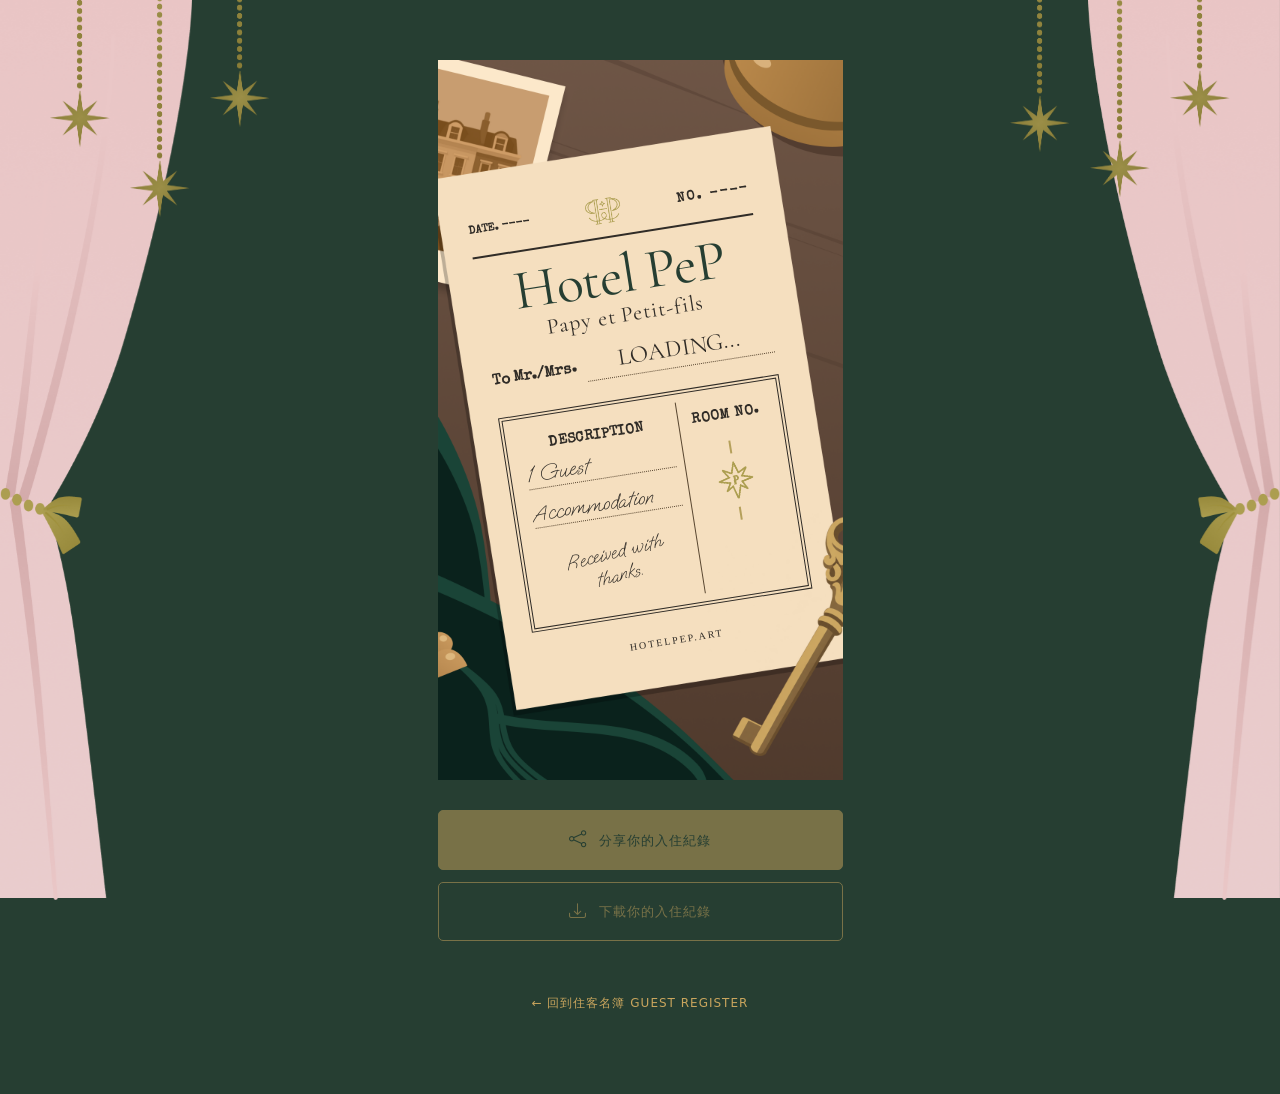
==== guest/index.html @ ed783f52 "修正分享圖片bug" ====
<!doctype html>
<html lang="zh-Hant">
<head>
  <meta http-equiv="Cache-Control" content="no-cache, no-store, must-revalidate" />
  <meta http-equiv="Pragma" content="no-cache" />
  <meta http-equiv="Expires" content="0" />
  <meta charset="utf-8">
  <meta name="viewport" content="width=device-width, initial-scale=1">
  <title>Hotel PeP | 入住房客 | Papy et Petit-fils 架空飯店企劃特設網頁</title>
  <meta name="description" vmid="description" content="一本來自老旅館的住客登記簿。這裡收藏著每位旅人的名字與入住房號，無論是剛辦理入住的新房客，或是早已留下紀錄的老朋友，每一個名字，都是 HOTEL PEP 裡值得珍藏的小小回憶。" data-vue-meta="1">
  <meta property="og:type" content="website">
  <meta property="og:description" vmid="og:description" content="一本來自老旅館的住客登記簿。這裡收藏著每位旅人的名字與入住房號，無論是剛辦理入住的新房客，或是早已留下紀錄的老朋友，每一個名字，都是 HOTEL PEP 裡值得珍藏的小小回憶。" data-vue-meta="1">
  <meta property="og:url" content="https://hotelpep.art/">
  <meta property="og:image" content="../assets/img/og-image.png">

  <link rel="icon" type="image/x-icon" href="../assets/img/favicon.ico" />
  <meta property="og:site_name" content="Hotel PeP">
  <link rel="preconnect" href="https://fonts.googleapis.com">
  <link rel="preconnect" href="https://fonts.gstatic.com" crossorigin>
  <link href="https://fonts.googleapis.com/css2?family=Cormorant+Garamond:ital,wght@0,300..700;1,300..700&display=swap" rel="stylesheet">
  <link href="https://fonts.googleapis.com/css2?family=Oooh+Baby&family=LXGW+WenKai+Mono+TC&display=swap" rel="stylesheet">
  <link href="https://fonts.googleapis.com/css2?family=Playwrite+MX+Guides&family=LXGW+WenKai+Mono+TC&display=swap" rel="stylesheet">
  <link href="https://fonts.googleapis.com/css2?family=Special+Elite&display=swap" rel="stylesheet">
  <!-- Bootstrap 5 CSS (CDN) -->
  <link href="https://cdn.jsdelivr.net/npm/bootstrap@5.3.3/dist/css/bootstrap.min.css" rel="stylesheet">
  <link rel="stylesheet" href="https://cdn.jsdelivr.net/npm/bootstrap-icons@1.11.3/font/bootstrap-icons.css">
  <link href="../css/styles.css?v=20251018" rel="stylesheet" />
  <link href="../css/guest-card.css?v=20261023-06" rel="stylesheet">
</head>

<body id="guest-page">

<!-- 吊鍊裝飾區 -->
<div class="star-decor star-decor-left">
  <img src="../assets/img/star.png" class="chain chain-1">
  <img src="../assets/img/star.png" class="chain chain-2">
  <img src="../assets/img/star.png" class="chain chain-3">
</div>

<div class="star-decor star-decor-right">
  <img src="../assets/img/star.png" class="chain chain-4">
  <img src="../assets/img/star.png" class="chain chain-5">
  <img src="../assets/img/star.png" class="chain chain-6">
</div>

  <div class="page-decor-left">
    <img src="../assets/img/curtain-left.png" alt="左側裝飾圖">
  </div>
  <div class="page-decor-right">
    <img src="../assets/img/curtain-right.png" alt="右側裝飾圖">
  </div>

  
<main class="guest-main">

  <!-- 這個區塊會輸出成 IG 限時動態圖片 -->
  
    <div id="guest-story" class="guest-story">

        <!-- 放在桌面上的收據 -->
        <div class="receipt-paper">

          <div class="receipt-inner">

            <!-- 收據上方資訊 -->
            <div class="receipt-meta">
              <span>DATE. <span id="guest-date">----</span></span>

              <span class="receipt-monogram">
                  <img src="../assets/img/pep-logo-notext.png" alt="Hotel PeP Logo">
              </span>

              <span id="guest-number">NO. ----</span>
            </div>

            <div class="receipt-rule"></div>

            <!-- 飯店名稱 -->
            <div class="receipt-brand">
              <h1>Hotel PeP</h1>
              <p>Papy et Petit-fils</p>
            </div>

            <!-- 住客姓名 -->
            <div class="receipt-recipient">
              <span>To Mr./Mrs.</span>
              <span id="guest-nickname">LOADING...</span>
            </div>

            <!-- 收據明細 -->
            <div id="guest-card" class="receipt-details">

              <div class="receipt-columns">

                <div class="receipt-description">
                  <p class="receipt-column-heading">DESCRIPTION</p>

                  <p class="receipt-item">1 Guest</p>
                  <p class="receipt-item">Accommodation</p>

                  <div class="receipt-thanks">
                    <p>Received with</p>
                    <p>thanks.</p>
                  </div>
                </div>

                <div class="receipt-room">
                  <p class="receipt-column-heading">ROOM NO.</p>

                  <div class="guest-divider"><img class="guest-divider-star" src="../assets/img/star-p.png" alt=""></div>

                  <img
                    id="guest-room-image"
                    src=""
                    alt=""
                  >
                </div>

              </div>

            </div>

            <div class="receipt-footer">
              <span>HOTELPEP.ART</span>
            </div>

          </div>
        </div>

    </div>


  <!-- 以下不會出現在下載圖片裡 -->
  <div class="guest-actions">

    <button
      type="button"
      id="share-guest-card"
      disabled
    >
      <i class="bi bi-share" aria-hidden="true"></i>
      分享你的入住紀錄
    </button>

    <button
      type="button"
      id="download-guest-card"
      disabled
    >
      <i class="bi bi-download" aria-hidden="true"></i> 下載你的入住紀錄
    </button>

    <p id="download-message" role="status"></p>

    <a href="../guests.html" class="back-to-register">
      ← 回到住客名簿 GUEST REGISTER
    </a>

  </div>

</main>


  <!-- Supabase -->
  <script src="https://cdn.jsdelivr.net/npm/@supabase/supabase-js@2"></script>

  <script src="https://cdn.jsdelivr.net/npm/html-to-image@1.11.11/dist/html-to-image.js"></script>
  <script src="../js/guest.js?v=20261023-09"></script>

</body>

</html>
---- css/styles.css ----
@charset "UTF-8";
    body {
      color: #AC9E50;
    }
    .modal {
        color: #666;
    }
    .cursor-pointer {
        cursor: pointer;
    }

    .btn-outline-primary {
      border: 1px solid #AC9E50 !important;
      color: #AC9E50 !important;
    }
    .btn-outline-primary:hover {
      background-color: #AC9E50 !important;
      color: #71644E !important;
    }

    #loading-overlay {
      position: fixed;
      inset: 0;
      display: flex;
      align-items: center;
      justify-content: center;
      background: #374039;
      background: linear-gradient(180deg,rgba(55, 64, 57, 1) 0%, rgba(56, 94, 61, 1) 100%);
      z-index: 1050;
      transition: opacity 300ms ease, visibility 300ms ease;
      opacity: 1;
      visibility: visible;
      overflow: hidden;
    }

    .loading-overlay {
      position: fixed;
      top: 0;
      left: 0;
      width: 100%;
      height: 100%;
      background-color: #fff;
      display: flex;
      align-items: center;
      justify-content: center;
      z-index: 9999;
      overflow: hidden;
    }

    #loading-overlay.loaded {
      opacity: 0;
      visibility: hidden;
      pointer-events: none;
    }

    .loading-inner {
      text-align: center;
      position: relative;
      z-index: 2;
    }

    .loading-text {
      margin-top: 0.75rem;
      font-size: 1rem;
      font-family: "Cormorant Garamond", serif;
      font-optical-sizing: auto;
      font-weight: 700;
      font-style: italic;
    }

    .text-cormorant {
        font-family: "Cormorant Garamond", serif;
    }

    body.loading-locked {
      overflow: hidden;
    }

    .loading-decor-left,
    .loading-decor-right {
      position: absolute;
      top: 0;
      bottom: 0;
      width: auto;
      height: 100%;
      z-index: 1;
    }

    .loading-decor-left { left: -30px; }
    .loading-decor-right { right: -30px; }

    .loading-decor-left img,
    .loading-decor-right img {
      height: 100%;
      width: auto;
      object-fit: contain;
      display: block;
    }

    .loading-logo {
      width: 200px;
      height: auto;
      z-index: 10000;
    }

    .page-decor-left,
    .page-decor-right {
      position: fixed;
      top: 0;
      bottom: 0;
      width: auto;
      height: 100%;
      z-index: 100;
    }

    .page-decor-left { left: 0; }
    .page-decor-right { right: 0; }

    .page-decor-left img,
    .page-decor-right img {
      height: 100%;
      width: auto;
      object-fit: contain;
      display: block;
    }

    .container-fluid {
      background: #374039;
      background: linear-gradient(180deg,rgba(55, 64, 57, 1) 0%, rgba(56, 94, 61, 1) 100%);

    }

    .chest {
        max-width: 850px;
        margin: 0px auto;
        position: relative;
    }

    .chest-top {
        background-image: url("../assets/img/chest-back.png");
        background-repeat: no-repeat;
        background-position: center 20px;
        background-size: 100%;
        padding-top: 36%;
    }

    .chest-mid {
        background-image: url("../assets/img/chest-mid.png");
        background-repeat: repeat-y;
        background-position: center 20px;
        background-size: 100%;
    }

    .chest-bottom {
        background-image: url("../assets/img/chest-footer.png");
        background-repeat: no-repeat;
        background-position: center bottom;
        background-size: 100%;
        padding-bottom: 10%;
    }

    .number {
        font-family: "Cormorant Garamond", serif;
        font-optical-sizing: auto;
        font-weight: bolder;
        font-style: italic;
        font-size: 3.5rem;
        line-height: 3.2rem;
    }

    .product-name {
        font-weight: bolder;
        font-size: 1.1rem;
    }

    .price {
        font-weight: bolder;
        font-style: italic;
        font-size: 1rem;
        margin-top: 0.5rem;
        margin-bottom: 0.5rem;
        line-height: 1rem;
    }

    .modal .price {
        color: #AC9E50;
        font-size: 1.2rem;
        line-height: 1.5rem;

    }

    /* =======================
       🔹 翻轉卡片效果
       ======================= */
    .key-back {
      perspective: 1000px; /* 建立3D空間 */
    }


    .key-back-img {
        background-image: url("../assets/img/key-back.png");
        background-repeat: no-repeat;
        background-position: center top;
        background-size: 79%;
    }

    .key-wrap {
      position: relative;
      width: 100%;
      transform-style: preserve-3d;
      transition: transform 0.8s ease;
      height: 200px;
    }

    /*.product-card:hover .key-wrap {
      transform: rotateY(180deg);
    }*/
    .product-card.flipped .key-wrap {
      transform: rotateY(180deg);
    }

    .key-front, .key-backside {
      position: absolute;
      width: 100%;
      backface-visibility: hidden; /* 隱藏背面 */
    }

    .key-front {
      z-index: 2;
      transform: rotateY(0deg);
    }

    .key-backside {
      transform: rotateY(180deg);
    }

    /* 🔸 背面商品圖樣式 */
    .diamond-wrapper {
      width: 100px;
      height: 100px;
      overflow: hidden;
      transform: rotate(45deg); /* 外層旋轉 45 度 */
      border: 3px solid #AC9E50;
      margin: 50px auto 50px auto;
    }

    .product-img {
      width: 150%;
      height: 150%;
      object-fit: cover;
      transform: rotate(-45deg); /* 內層反向旋轉讓圖片保持直立 */
      margin-top: -22%;
      margin-left: -22%;
    }

    .product-thumb {
      cursor: pointer;
      opacity: 0.7;
      transition: all 0.2s ease;
    }

    .product-thumb:hover {
      opacity: 1;
      transform: scale(1.05);
    }

    .product-thumb.active {
      border: 2px solid #AC9E50;
      opacity: 1;
    }

    /* 裝飾區塊基礎設定 */
    .star-decor {
      position: fixed;
      top: 0;
      z-index: 200;
      display: flex;
      flex-direction: row;
      gap: 20px;
      pointer-events: none;
    }

    /* 左右位置 */
    .star-decor-left {
      left: 50px;
    }

    .star-decor-right {
      right: 50px;
      flex-direction: row-reverse;
    }

    /* 每條鍊條 */
    .chain {
      width: 60px;
      height: auto;
      transform-origin: top center; /* 以鍊條上端為旋轉軸 */
      animation-timing-function: ease-in-out;
      animation-iteration-count: infinite;
      animation: swingRotate 4s ease-in-out infinite;
      backface-visibility: visible;
  transform-style: preserve-3d;
  filter: brightness(0.9);
    }

    /* 每條不同的動畫與速度 */
    .chain-1 {
      animation: sway-left 4s infinite alternate, spin-left 8s ease-in-out infinite;
      position: relative;
      top: -80px;
    }
    .chain-2 {
      animation: sway-right 5.5s infinite alternate, spin-right 10s ease-in-out infinite;
      position: relative;
      top: -10px;
    }
    .chain-3 {
      animation: sway-left 6.5s infinite alternate, spin-left 9s ease-in-out infinite;
      position: relative;
      top: -100px;
    }
    .chain-4 {
      animation: sway-right 5s infinite alternate, spin-left 7s ease-in-out infinite;
      position: relative;
      top: -100px;
    }
    .chain-5 {
      animation: sway-left 7s infinite alternate, spin-right 11s ease-in-out infinite;
      position: relative;
      top: -30px;
    }
    .chain-6 {
      animation: sway-right 4.5s infinite alternate, spin-left 12s ease-in-out infinite;
      position: relative;
      top: -75px;
    }

    .mainProductImage {
        cursor: pointer;
    }

    @keyframes spin-left {
      0%   { transform: rotateY(1deg); }
      100% { transform: rotateY(359deg); }
    }

    @keyframes spin-right {
      0%   { transform: rotateY(1deg); }
      100% { transform: rotateY(-359deg); }
    }

    /* 定義左右擺動動畫 */
    @keyframes sway-left {
      0% { transform: rotate(2deg); }
      100% { transform: rotate(-4deg); }
    }

    @keyframes sway-right {
      0% { transform: rotate(-3deg); }
      100% { transform: rotate(3deg); }
    }

    @keyframes swingRotate {
      0% {
        transform: rotate(5deg) rotateY(0deg);
      }
      25% {
        transform: rotate(0deg) rotateY(5deg);
      }
      50% {
        transform: rotate(-5deg) rotateY(0deg);
      }
      75% {
        transform: rotate(0deg) rotateY(-5deg);
      }
      100% {
        transform: rotate(5deg) rotateY(0deg);
      }
    }

    /* RWD：小螢幕時隱藏 */
    @media (max-width: 768px) {
      .star-decor {
        display: none;
      }
    }

    @media (max-width: 768px) {
        .key-front img {
            max-width: 200px !important;
        }
        .key-back-img {
            padding-bottom: 30px;
        }
        .page-decor-left {
            left: -60px;
        }
        .page-decor-right {
            right: -60px;
        }
        .page-decor-left, .page-decor-right, .star-decor {
            display: block !important
        }
        .star-decor-left {
            left: -65px;
        }
        .star-decor-right {
            right: -65px;
        }
        .chest-top {
            padding-top: 39%;
        }
        .chest-bottom {
            padding-bottom: 6%;
        }
    }


    @media (min-width: 1026px) {
      .w-lg-60 {
        width: 60% !important;
      }
    }


    @media (max-width: 1025px) {
        .page-decor-left {
            left: -60px;
        }
        .page-decor-right {
            right: -60px;
        }
    }

    @media (hover: hover) {
      .product-card:hover .key-wrap {
        transform: rotateY(180deg);
      }


    /*guest list*/
    .room-list {
      display: flex;
      gap: 10px;
      flex-wrap: wrap;
      margin: 20px 0;
    }

    .room-card {
      width: 150px;
      height: 100px;
      background: white;
      border: 1px solid #999;
      cursor: pointer;
    }

    .room-card.selected {
      border: 3px solid black;
    }
}


/* 管理員後台 */
.staff-container {
  max-width: 700px;
  margin: 70px auto;
  padding: 0 24px 80px;
}

/* 確保隱藏區塊不被其他 CSS 覆蓋 */
[hidden] {
  display: none !important;
}

#login-section {
  max-width: 400px;
  margin: 40px auto;
  padding: 35px;
  border: 1px solid #b5a05b;
  background: #f7ecd4;
  color: #594731;
}

#login-section h2 {
  text-align: center;
  font-family: 'Cormorant Garamond', Georgia, serif;
  letter-spacing: 3px;
}

#login-form {
  display: flex;
  flex-direction: column;
  gap: 12px;
  margin-top: 25px;
}

#login-form input {
  width: 100%;
  padding: 12px;
  border: 1px solid #b5a05b;
  background: #fffaf0;
  color: #594731;
}

#login-button {
  margin-top: 12px;
  padding: 12px;
  border: 1px solid #b5a05b;
  background: #263e32;
  color: #f7ecd4;
  cursor: pointer;
}

#logout-button {
  margin-bottom: 25px;
  padding: 8px 16px;
  border: 1px solid #b5a05b;
  background: transparent;
  color: inherit;
  cursor: pointer;
}

#login-message {
  margin-top: 15px;
  font-size: 13px;
}
---- css/guest-card.css ----
/* HOTEL PEP 本機字體 */

@font-face {
  font-family: 'PeP Special Elite';
  src: url('../assets/fonts/SpecialElite-Regular.ttf') format('truetype');
  font-weight: 400;
  font-style: normal;
  font-display: swap;
}

@font-face {
  font-family: 'PeP Oooh Baby';
  src: url('../assets/fonts/OoohBaby-Regular.ttf') format('truetype');
  font-weight: 400;
  font-style: normal;
  font-display: swap;
}

@font-face {
  font-family: 'PeP Cormorant';
  src: url('../assets/fonts/CormorantGaramond-Regular.ttf') format('truetype');
  font-weight: 400;
  font-style: normal;
  font-display: swap;
}

@font-face {
  font-family: 'PeP WenKai';
  src: url('../assets/fonts/LXGWWenKaiMonoTC-Regular.ttf') format('truetype');
  font-weight: 400;
  font-style: normal;
  font-display: swap;
}


/* HOTEL PEP - Guest Story Card */

#guest-page {
  background: #263e32;
}

.guest-main {
  width: 100%;
  padding: 60px 20px 80px;
  display: flex;
  flex-direction: column;
  align-items: center;
  box-sizing: border-box;
}

/* 9:16 紀念卡 */
.guest-story {
  width: 100%;
  max-width: 405px;
  aspect-ratio: 9 / 16;
  background: #f7ecd4;
  color: #594731;
  padding: 18px;
  box-sizing: border-box;
  font-family: Georgia, serif;
}

.story-inner {
  width: 100%;
  height: 100%;
  border: 2px solid #c9a55d;
  padding: 28px 22px;
  box-sizing: border-box;
  display: flex;
  flex-direction: column;
  align-items: center;
  justify-content: space-between;
  text-align: center;
}

.story-header p {
  margin: 0;
  font-size: 11px;
  letter-spacing: 2px;
}

.story-header h1 {
  margin: 12px 0;
  font-family: 'Cormorant Garamond', Georgia, serif;
  font-size: 46px;
  font-weight: 500;
  letter-spacing: 2px;
  color: #263e32;
}

.story-star {
  margin: 8px 0;
  font-size: 20px;
  color: #c9a55d;
}

.story-guest {
  width: 100%;
  display: flex;
  flex-direction: column;
  align-items: center;
  gap: 15px;
}

#guest-number {
  margin: 0;
  font-size: 13px;
  letter-spacing: 2px;
}

#guest-nickname {
  width: 100%;
  margin: 0;
  font-size: 36px;
  font-weight: 400;
  overflow-wrap: anywhere;
  line-height: 1.4;
}

/* 英文與中文暱稱字體 */
#guest-nickname.english-name {
  font-family: 'Oooh Baby', cursive;
}

#guest-nickname.chinese-name {
  font-family: 'LXGW WenKai Mono TC', serif;
  font-size: 29px;
}

.story-divider {
  color: #c9a55d;
  font-size: 24px;
}

.story-room-label {
  margin: 0;
  font-size: 18px;
  letter-spacing: 4px;
}

#guest-room-image {
  display: block;
  width: 155px;
  max-width: 80%;
  height: auto;
  object-fit: contain;
}

.story-footer p {
  margin: 0 0 12px;
  font-family: 'Cormorant Garamond', Georgia, serif;
  font-size: 20px;
  font-style: italic;
}

.story-footer span {
  font-size: 11px;
  letter-spacing: 2px;
}

/* 下載與分享區 */
.guest-actions {
  width: 100%;
  max-width: 405px;
  margin-top: 30px;
  text-align: center;
  color: #f7ecd4;
}

#download-guest-card {
  width: 100%;
  padding: 16px 20px;
  border: 1px solid #c9a55d;
  background: #c9a55d;
  color: #263e32;
  font-family: Georgia, serif;
  font-size: 13px;
  letter-spacing: 1px;
  cursor: pointer;
}

#download-guest-card:disabled {
  opacity: 0.5;
  cursor: not-allowed;
}

#download-message {
  font-size: 13px;
  margin-top: 12px;
}

.share-guide {
  margin-top: 35px;
}

.share-guide h2 {
  font-family: 'Cormorant Garamond', Georgia, serif;
  font-size: 26px;
}

.share-guide p {
  font-size: 13px;
  line-height: 1.8;
}

.back-to-register {
  display: inline-block;
  margin-top: 25px;
  color: #c9a55d;
  text-decoration: none;
  font-size: 12px;
  letter-spacing: 1px;
}

@media (max-width: 767px) {
  .guest-main {
    padding: 30px 12px 60px;
  }

  .guest-story {
    padding: 12px;
  }

  .story-inner {
    padding: 20px 14px;
  }

  .story-header h1 {
    font-size: 38px;
  }

  #guest-nickname {
    font-size: 30px;
  }

  #guest-nickname.chinese-name {
    font-size: 25px;
  }

  #guest-room-image {
    width: 125px;
  }
}

/* 下載按鈕 Icon */
#download-guest-card {
  width: 100%;
  padding: 16px 20px;
  margin-bottom: 12px;
  border: 1px solid #c9a55d;
  border-radius: 5px;
  background: #263e32;
  color: #c9a55d;
  font-family: Georgia, serif;
  font-size: 13px;
  letter-spacing: 1px;
  cursor: pointer;
}

#download-guest-card .bi {
  font-size: 17px;
  margin-right: 8px;
  vertical-align: -1px;
}

#share-guest-card {
  width: 100%;
  padding: 16px 20px;
  margin-bottom: 12px;
  border: 1px solid #c9a55d;
  border-radius: 5px;
  background: #c9a55d;
  color: #263e32;
  font-family: Georgia, serif;
  font-size: 13px;
  letter-spacing: 1px;
  cursor: pointer;
}

#share-guest-card .bi {
  margin-right: 8px;
  font-size: 17px;
}

#share-guest-card:disabled {
  opacity: 0.5;
  cursor: not-allowed;
}


/* =====================================
   HOTEL PEP - Vintage Receipt
===================================== */

.guest-story {
  background: #f7ecd4;
  padding: 18px;
  color: #302c27;
  font-family: 'Cormorant Garamond', Georgia, serif;
}

.receipt-inner {
  height: 100%;
  display: flex;
  flex-direction: column;
  padding: 15px 10px;
  box-sizing: border-box;
}

/* DATE / NO. */

.receipt-meta {
  display: flex;
  justify-content: space-between;
  align-items: center;
  gap: 8px;
  font-family: Georgia, serif;
  font-size: 11px;
  font-weight: bold;
  white-space: nowrap;
}

.receipt-monogram {
  display: flex;
  align-items: center;
  justify-content: center;
  flex-shrink: 0;
}

.receipt-monogram img {
  display: block;
  width: 35px;
  height: 35px;
  object-fit: contain;
}

.receipt-rule {
  width: 100%;
  border-top: 2px solid #302c27;
  margin-top: 8px;
}

/* 飯店名稱 */

.receipt-brand {
  text-align: center;
  padding: 10px 0 15px;
}

.receipt-brand h1 {
  margin: 0;
  color: #263e32;
  font-family: 'Cormorant Garamond', Georgia, serif;
  font-size: 56px;
  font-weight: 600;
  line-height: 1;
  white-space: nowrap;
  letter-spacing: -1px;
}

.receipt-brand p {
  margin: 0;
  font-size: 22px;
  line-height: 1.1;
  letter-spacing: 1px;
}

/* 住客姓名 */

.receipt-recipient {
  display: flex;
  align-items: baseline;
  gap: 10px;
  margin-bottom: 22px;
  font-size: 15px;
  font-weight: 600;
}

.receipt-recipient > span:first-child {
  flex-shrink: 0;
  white-space: nowrap;
}

#guest-nickname {
  flex: 1;
  min-width: 0;
  padding-bottom: 3px;
  border-bottom: 1px dotted #594731;
  text-align: center;
  font-size: 24px;
  font-weight: normal;
  line-height: 1.25;
  overflow-wrap: anywhere;
}

#guest-nickname.english-name {
  font-family: 'Oooh Baby', cursive;
}

#guest-nickname.chinese-name {
  font-family: 'LXGW WenKai Mono TC', serif;
  font-size: 19px;
}

/* 收據明細框 */

.receipt-details {
  border: 4px double #302c27;
  padding: 8px;
  flex: 1;
  min-height: 0;
  display: flex;
  flex-direction: column;
}

.receipt-columns {
  display: flex;
  flex: 1;
  min-height: 0;
}

/* 左側明細欄 */
.receipt-description {
  flex: 1;
  min-width: 0;
  padding: 10px 8px;
  border-right: 1px solid #594731;

  display: flex;
  flex-direction: column;
  align-items: stretch;
}

/* 收據品項 */
.receipt-description .receipt-item {
  margin: 0 0 12px;
  font-family: 'PeP Oooh Baby', cursive;
  font-size: 25px;
  line-height: 1.2;
}

/* 感謝文字 */
.receipt-description .receipt-thanks {
  margin-top: auto;
  padding: 12px 0 15px;

  font-family: 'PeP Oooh Baby', cursive;
  font-size: 23px;
  line-height: 1.15;
  text-align: center;

  transform: rotate(-5deg);
}

.receipt-description .receipt-thanks p {
  margin: 0;
}

.receipt-room {
  width: 36%;
  padding: 10px 5px;
  display: flex;
  flex-direction: column;
  align-items: center;
  gap: 10px;
}

.receipt-column-heading {
  margin: 0 0 5px;
  font-size: 14px;
  font-weight: 600;
  letter-spacing: 0.5px;
  text-align: center;
}

.receipt-item {
  margin: 0 0 15px;
  font-family: 'Oooh Baby', 'LXGW WenKai Mono TC', cursive;
  font-size: 28px;
  line-height: 1.3;
}

.receipt-handwriting {
  margin-top: 45px;
  font-family: 'Oooh Baby', cursive;
  font-size: 24px;
  line-height: 1.4;
  transform: rotate(-4deg);
}

/* 垂直金色裝飾 */
.guest-divider {
  display: flex;
  flex-direction: column;
  align-items: center;
  justify-content: center;
  gap: 8px;

  width: 30px;
  height: 80px;
  margin: 0 auto;
}

/* 上下金色直線 */
.guest-divider::before,
.guest-divider::after {
  content: "";
  border-right: 2px #b5a05b solid;
  flex: 1;
}

/* 中間的星星圖片 */
.guest-divider-star {
  display: block;
  width: 35px;
  object-fit: contain;
  flex-shrink: 0;
}

#guest-room-image {
  width: 100%;
  max-width: 110px;
  height: auto;
  object-fit: contain;
}

/* 收據底部感謝文字 */

.receipt-thanks {
  padding: 14px 10px 18px;
  text-align: center;
  font-family: 'Oooh Baby', cursive;
  font-size: 25px;
  line-height: 1.2;
  transform: rotate(-5deg);
}

.receipt-thanks p {
  margin: 0;
}

/* 網站資訊 */

.receipt-footer {
  flex-shrink: 0;
  padding-top: 22px;
  text-align: center;
}

.receipt-footer p {
  margin: 0 0 8px;
  font-size: 19px;
  font-style: italic;
  line-height: 1.2;
}

.receipt-footer span {
  display: block;
  font-family: Georgia, serif;
  font-size: 10px;
  letter-spacing: 2px;
}

/* 手機畫面 */

@media (max-width: 767px) {
  .guest-story {
    padding: 12px;
  }

  .receipt-inner {
    padding: 10px 5px;
  }

  .receipt-brand h1 {
    font-size: clamp(35px, 10vw, 52px);
  }

  .receipt-brand p {
    font-size: 19px;
  }

  .receipt-meta {
    font-size: 9px;
  }

  .receipt-recipient {
    font-size: 12px;
  }

  #guest-nickname {
    font-size: 20px;
  }

  .receipt-item {
    font-size: 21px;
  }

  .receipt-handwriting {
    font-size: 20px;
  }

  .receipt-thanks {
    font-size: 25px;
  }
}

/* 復古打字機字體 */
.receipt-meta,
.receipt-recipient > span:first-child,
.receipt-column-heading {
  font-family: 'Special Elite', monospace;
}

/* 收據字體統一指定為本機版本 */

.receipt-meta,
.receipt-recipient > span:first-child,
.receipt-column-heading {
  font-family: 'PeP Special Elite', monospace;
}

.receipt-brand h1,
.receipt-brand p {
  font-family: 'PeP Cormorant', Georgia, serif;
  font-weight: 400;
}

.receipt-item,
.receipt-handwriting,
.receipt-thanks {
  font-family: 'PeP Oooh Baby', cursive;
}

.receipt-item {
  border-bottom: 1px dotted #594731;
}

#guest-nickname.english-name {
  font-family: 'PeP Oooh Baby', cursive;
}

#guest-nickname.chinese-name {
  font-family: 'PeP WenKai', serif;
}

/* =====================================
   HOTEL PEP - 桌面背景與傾斜收據
===================================== */

/* 整張 IG 限時動態圖片 */
#guest-story {
  position: relative;
  width: 100%;
  aspect-ratio: 9 / 16;

  background-image: url('../assets/img/share-bg.png');
  background-position: center;
  background-repeat: no-repeat;
  background-size: 100% 100%;

  overflow: hidden;
}

/* 放在桌面上的收據 */
#guest-story .receipt-paper {
  position: absolute;

  /* 收據在整張圖片中的位置 */
  left: 11%;
  top: 15%;

  /* 收據大小 */
  width: 79%;
  height: 70%;

  /* 稍微向左傾斜 */
  transform: rotate(-9deg);
  transform-origin: center center;

  padding: 12px;
  box-sizing: border-box;
  overflow: hidden;
}

/* 讓原本的收據內容填滿紙張 */
#guest-story .receipt-inner {
  height: 100%;
  padding: 10px 6px;
  box-sizing: border-box;
}

.receipt-details {
  min-height: 0;
}

.receipt-columns {
  min-height: 0;
  height: 100%;
}

.receipt-description .receipt-item {
  font-size: 22px;
}

.receipt-description .receipt-thanks {
  font-size: 20px;
}
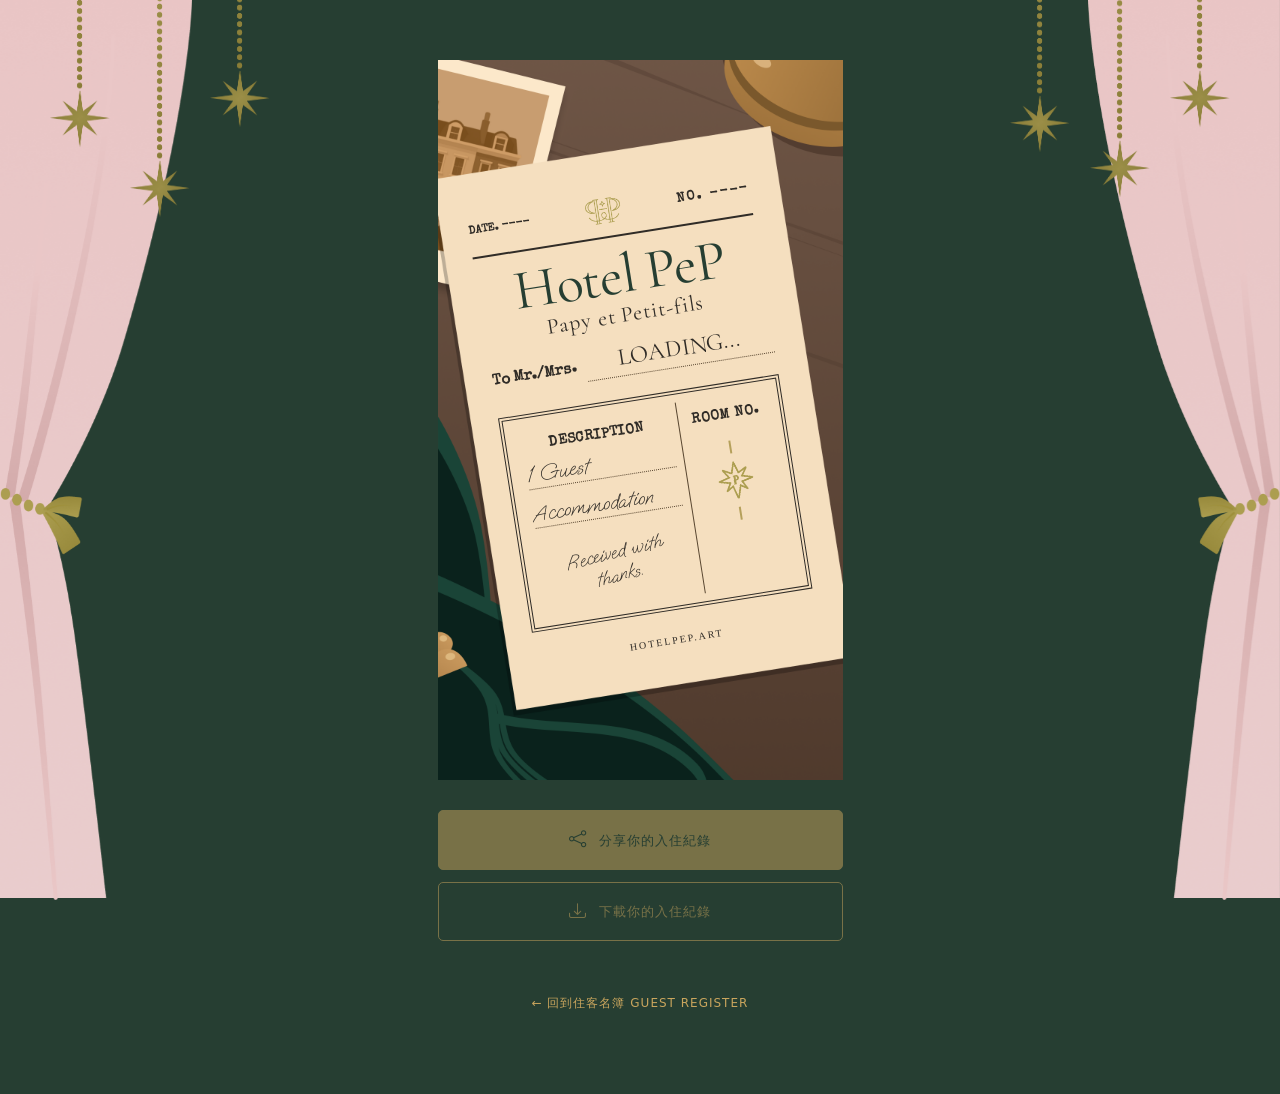
==== commit 10d18023: "增加timestamp" ====
--- a/guest/index.html
+++ b/guest/index.html
@@ -25,7 +25,7 @@
   <link href="https://cdn.jsdelivr.net/npm/bootstrap@5.3.3/dist/css/bootstrap.min.css" rel="stylesheet">
   <link rel="stylesheet" href="https://cdn.jsdelivr.net/npm/bootstrap-icons@1.11.3/font/bootstrap-icons.css">
   <link href="../css/styles.css?v=20251018" rel="stylesheet" />
-  <link href="../css/guest-card.css?v=20261023-06" rel="stylesheet">
+  <link href="../css/guest-card.css?v=20261023-07" rel="stylesheet">
 </head>
 
 <body id="guest-page">
--- a/css/guest-card.css
+++ b/css/guest-card.css
@@ -654,7 +654,7 @@
   width: 100%;
   aspect-ratio: 9 / 16;
 
-  background-image: url('../assets/img/share-bg.png');
+  background-image: url('../assets/img/share-bg.png?20261024-01');
   background-position: center;
   background-repeat: no-repeat;
   background-size: 100% 100%;
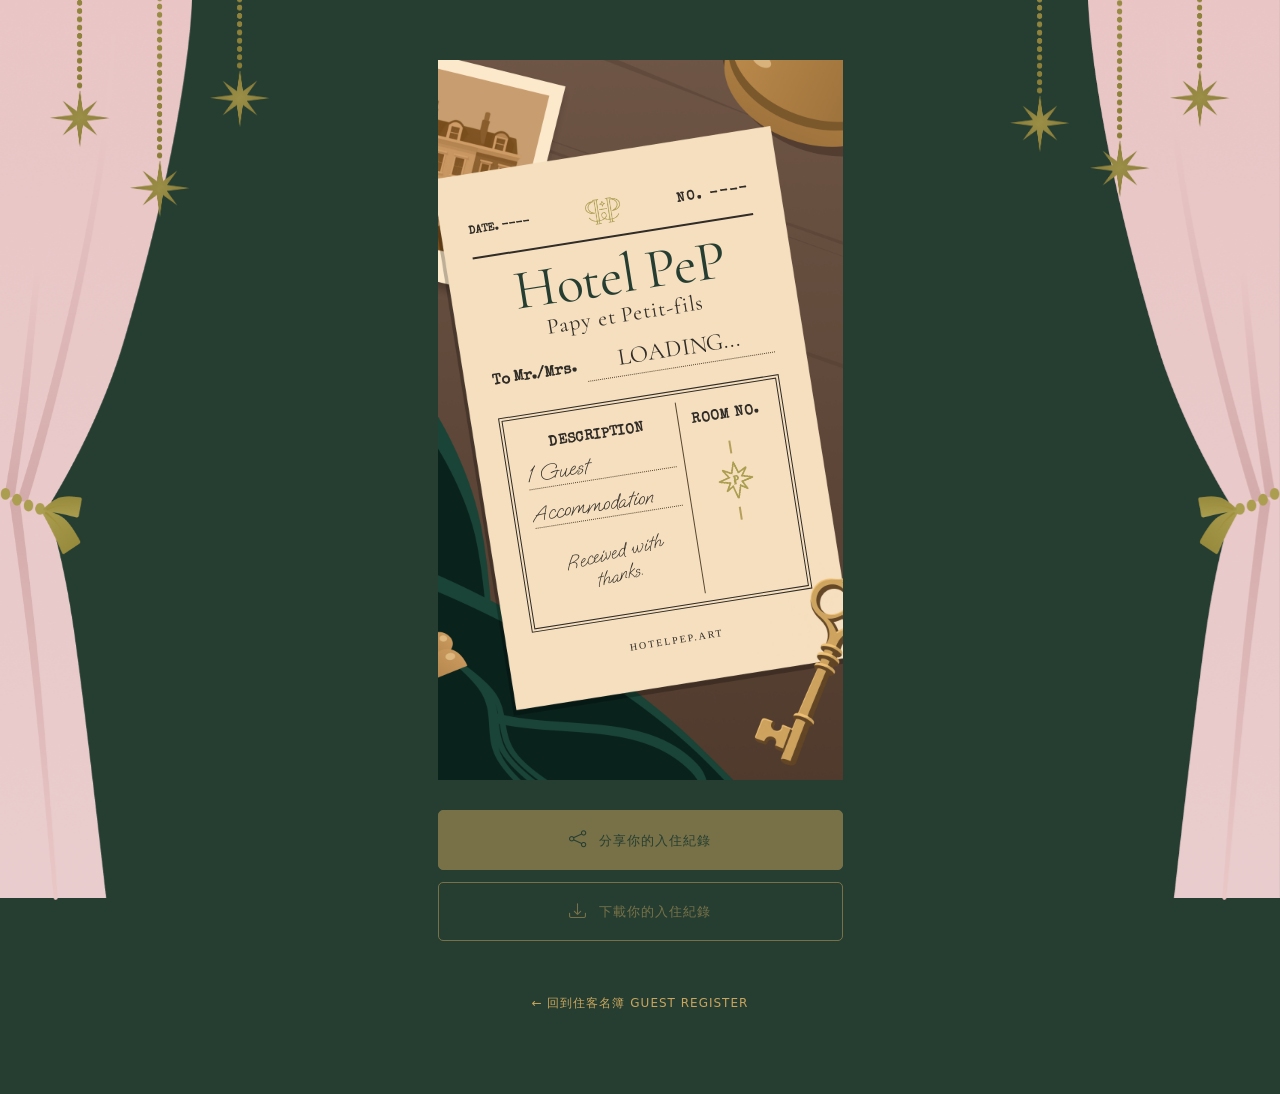
==== commit 0a624172: "修正背景消失bug" ====
--- a/guest/index.html
+++ b/guest/index.html
@@ -25,7 +25,7 @@
   <link href="https://cdn.jsdelivr.net/npm/bootstrap@5.3.3/dist/css/bootstrap.min.css" rel="stylesheet">
   <link rel="stylesheet" href="https://cdn.jsdelivr.net/npm/bootstrap-icons@1.11.3/font/bootstrap-icons.css">
   <link href="../css/styles.css?v=20251018" rel="stylesheet" />
-  <link href="../css/guest-card.css?v=20261023-07" rel="stylesheet">
+  <link href="../css/guest-card.css?v=20261023-09" rel="stylesheet">
 </head>
 
 <body id="guest-page">
@@ -57,8 +57,17 @@
   
     <div id="guest-story" class="guest-story">
 
-        <!-- 放在桌面上的收據 -->
-        <div class="receipt-paper">
+    <!-- 依照房號自動切換的背景圖片 -->
+    <img
+      id="guest-background"
+      class="guest-background"
+      src="../assets/img/share-bg-22.png"
+      alt=""
+      aria-hidden="true"
+    >
+
+    <!-- 放在桌面上的收據 -->
+    <div class="receipt-paper">
 
           <div class="receipt-inner">
 
@@ -165,7 +174,7 @@
   <script src="https://cdn.jsdelivr.net/npm/@supabase/supabase-js@2"></script>
 
   <script src="https://cdn.jsdelivr.net/npm/html-to-image@1.11.11/dist/html-to-image.js"></script>
-  <script src="../js/guest.js?v=20261023-09"></script>
+  <script src="../js/guest.js?v=20261023-10"></script>
 
 </body>
 
--- a/css/guest-card.css
+++ b/css/guest-card.css
@@ -653,18 +653,27 @@
   position: relative;
   width: 100%;
   aspect-ratio: 9 / 16;
-
-  background-image: url('../assets/img/share-bg.png?20261024-01');
-  background-position: center;
-  background-repeat: no-repeat;
-  background-size: 100% 100%;
-
+  background-color: #f7ecd4;
   overflow: hidden;
+  isolation: isolate;
+}
+
+/* 依房號切換的背景圖片，鋪滿整張房卡 */
+#guest-story .guest-background {
+  position: absolute;
+  top: 0;
+  left: 0;
+  width: 100%;
+  height: 100%;
+  display: block;
+  object-fit: fill;
+  z-index: 0;
 }
 
 /* 放在桌面上的收據 */
 #guest-story .receipt-paper {
   position: absolute;
+  z-index: 1;
 
   /* 收據在整張圖片中的位置 */
   left: 11%;
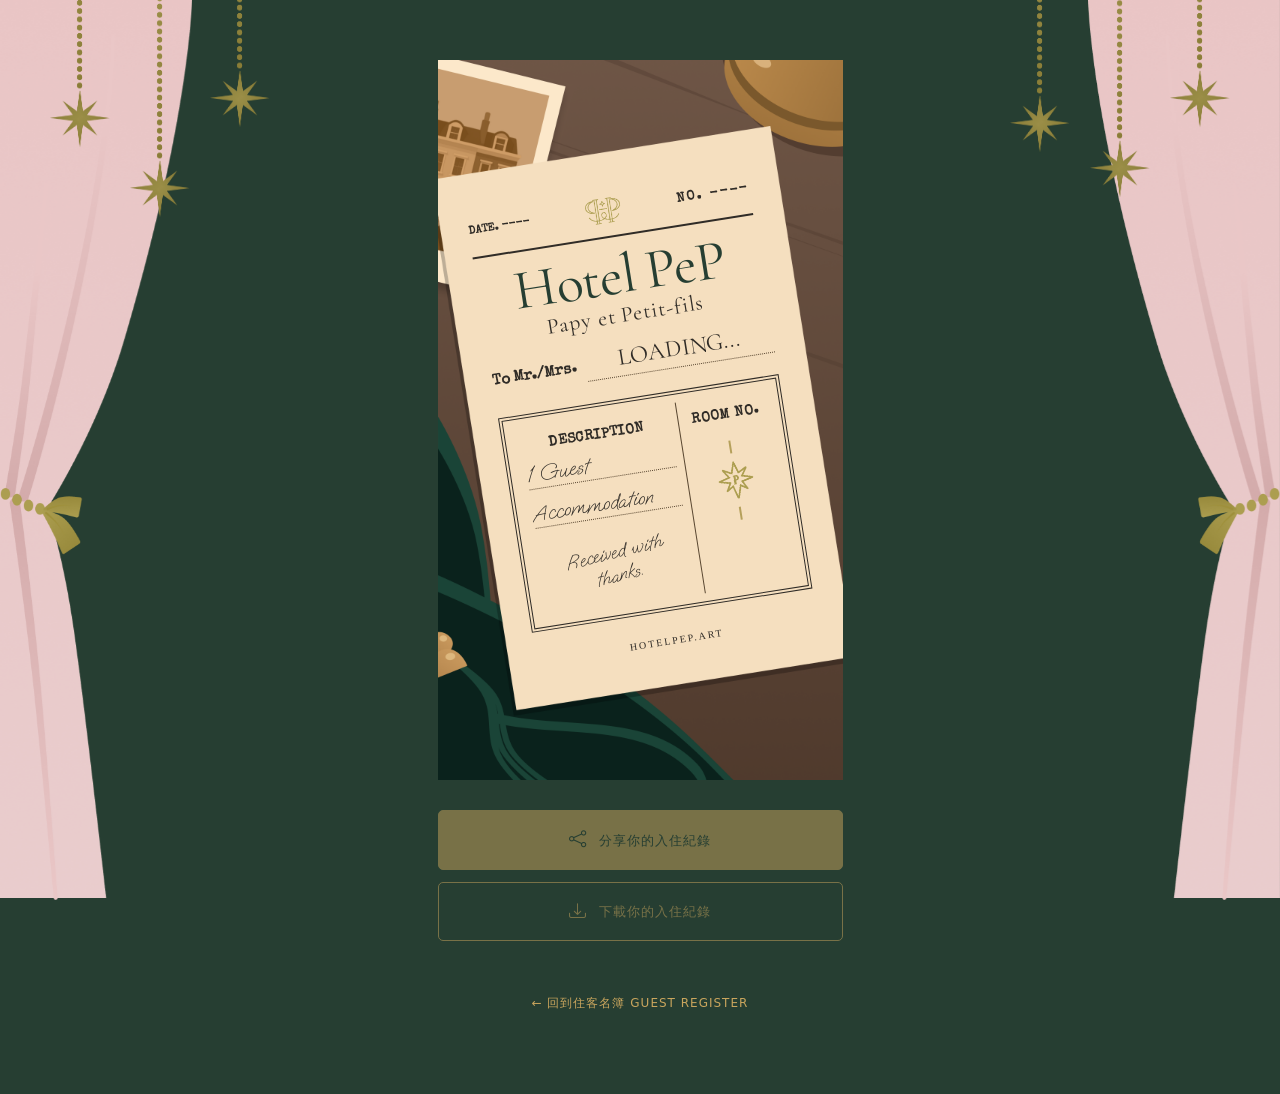
==== commit 87fc3a88: "修改背景圖消失bug" ====
--- a/guest/index.html
+++ b/guest/index.html
@@ -61,7 +61,7 @@
     <img
       id="guest-background"
       class="guest-background"
-      src="../assets/img/share-bg-22.png"
+      src="../assets/img/share-bg.png"
       alt=""
       aria-hidden="true"
     >
@@ -174,7 +174,7 @@
   <script src="https://cdn.jsdelivr.net/npm/@supabase/supabase-js@2"></script>
 
   <script src="https://cdn.jsdelivr.net/npm/html-to-image@1.11.11/dist/html-to-image.js"></script>
-  <script src="../js/guest.js?v=20261023-10"></script>
+  <script src="../js/guest.js?v=20261023-12"></script>
 
 </body>
 
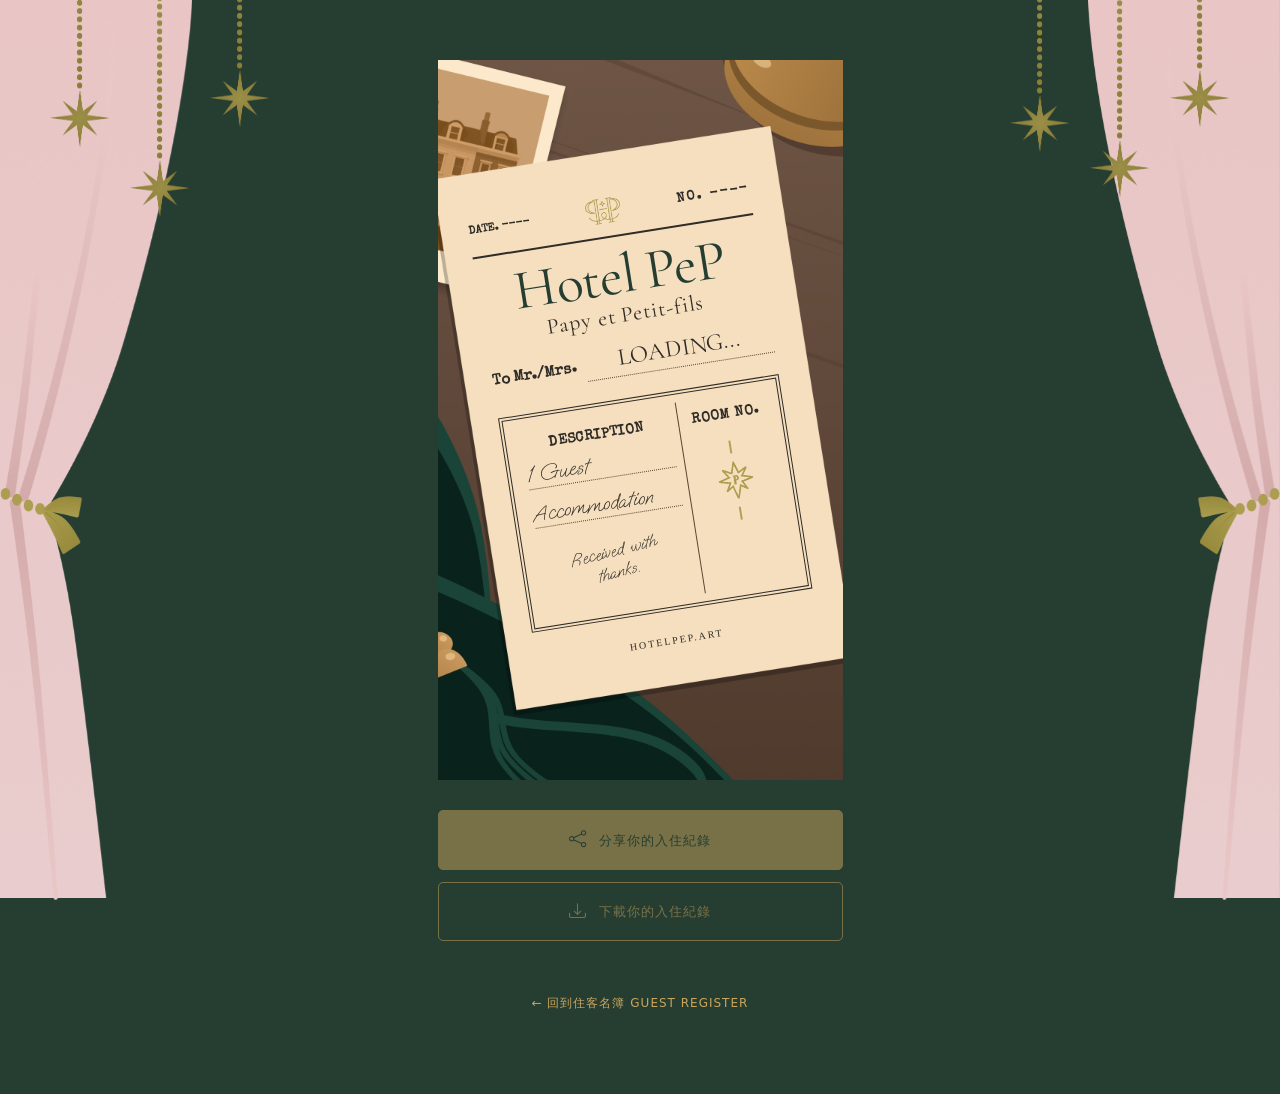
==== commit 5358cfda: "修正guest排版問題" ====
--- a/guest/index.html
+++ b/guest/index.html
@@ -25,7 +25,7 @@
   <link href="https://cdn.jsdelivr.net/npm/bootstrap@5.3.3/dist/css/bootstrap.min.css" rel="stylesheet">
   <link rel="stylesheet" href="https://cdn.jsdelivr.net/npm/bootstrap-icons@1.11.3/font/bootstrap-icons.css">
   <link href="../css/styles.css?v=20251018" rel="stylesheet" />
-  <link href="../css/guest-card.css?v=20261023-09" rel="stylesheet">
+  <link href="../css/guest-card.css?v=20261023-10" rel="stylesheet">
 </head>
 
 <body id="guest-page">
--- a/css/guest-card.css
+++ b/css/guest-card.css
@@ -214,7 +214,7 @@
 
 @media (max-width: 767px) {
   .guest-main {
-    padding: 30px 12px 60px;
+    padding: 15px 12px 60px;
   }
 
   .guest-story {
@@ -442,7 +442,7 @@
 /* 感謝文字 */
 .receipt-description .receipt-thanks {
   margin-top: auto;
-  padding: 12px 0 15px;
+  padding: 0 0 15px;
 
   font-family: 'PeP Oooh Baby', cursive;
   font-size: 23px;
@@ -713,5 +713,19 @@
 }
 
 .receipt-description .receipt-thanks {
-  font-size: 20px;
+  font-size: 18px;
+}
+
+@media (max-width: 768px) {
+  .star-decor,
+  .page-decor-left,
+  .page-decor-right {
+    display: none !important;
+  }
+
+  .guest-actions {
+  width: 90%;
+  margin-top: -30px;
+  position: relative;
+  }
 }
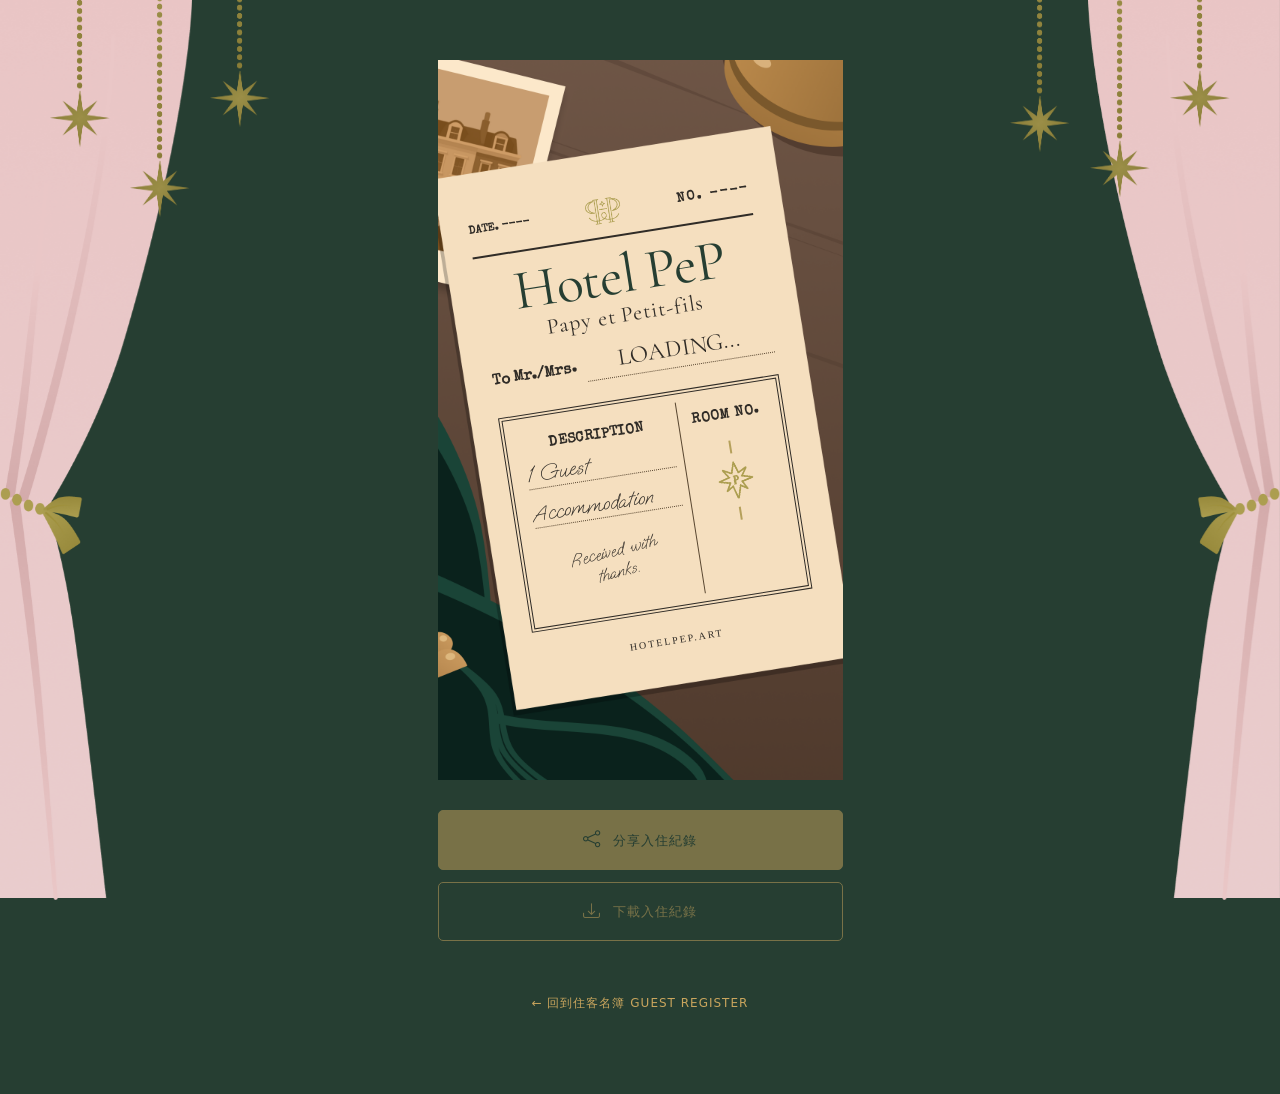
==== commit 0959b6e1: "修改文字" ====
--- a/guest/index.html
+++ b/guest/index.html
@@ -148,7 +148,7 @@
       disabled
     >
       <i class="bi bi-share" aria-hidden="true"></i>
-      分享你的入住紀錄
+      分享入住紀錄
     </button>
 
     <button
@@ -156,7 +156,7 @@
       id="download-guest-card"
       disabled
     >
-      <i class="bi bi-download" aria-hidden="true"></i> 下載你的入住紀錄
+      <i class="bi bi-download" aria-hidden="true"></i> 下載入住紀錄
     </button>
 
     <p id="download-message" role="status"></p>
--- a/css/styles.css
+++ b/css/styles.css
@@ -524,3 +524,171 @@
   margin-top: 15px;
   font-size: 13px;
 }
+
+
+/* HOTEL PEP CHECK-IN */
+
+.staff-container {
+  width: min(100% - 32px, 480px);
+  margin: 48px auto 80px;
+  color: #294738;
+}
+
+.staff-container #admin-section {
+  background: #f7f0df;
+  padding: 28px 24px;
+  border: 1px solid #c5b58e;
+}
+
+.staff-container .checkin-heading {
+  text-align: center;
+  margin-bottom: 24px;
+}
+
+.staff-container .checkin-eyebrow {
+  display: block;
+  color: #a58b47;
+  font-size: 13px;
+  letter-spacing: 0.18em;
+}
+
+.staff-container .checkin-heading h2 {
+  margin: 6px 0;
+  color: #294738;
+  font-family: "Cormorant Garamond", serif;
+  font-size: 44px;
+  font-weight: 500;
+  line-height: 1.1;
+}
+
+.staff-container .checkin-heading p {
+  margin: 0;
+  color: #a58b47;
+  font-size: 11px;
+  letter-spacing: 0.12em;
+}
+
+.staff-container #logout-button {
+  display: block;
+  margin: 0 0 28px auto;
+  padding: 6px 12px;
+  border: 1px solid #b9a46e;
+  background: transparent;
+  color: #8c783f;
+  font-size: 12px;
+}
+
+.staff-container #checkin-form {
+  display: flex;
+  flex-direction: column;
+  gap: 12px;
+}
+
+.staff-container #checkin-form label,
+.staff-container #checkin-form > p {
+  margin: 0;
+  color: #294738;
+  font-size: 13px;
+  letter-spacing: 0.08em;
+}
+
+.staff-container #nickname {
+  width: 100%;
+  min-height: 48px;
+  padding: 10px 14px;
+  border: 1px solid #c5b58e;
+  border-radius: 2px;
+  background: #fffdf8;
+  color: #294738;
+  font-size: 16px;
+}
+
+.staff-container .room-list {
+  display: grid;
+  grid-template-columns: repeat(2, minmax(0, 1fr));
+  gap: 12px;
+  margin-bottom: 12px;
+}
+
+.staff-container .room-card {
+  display: flex;
+  flex-direction: column;
+  justify-content: center;
+  align-items: center;
+  gap: 5px;
+  min-height: 108px;
+  padding: 12px;
+  border: 1px solid #c5b58e;
+  border-radius: 3px;
+  background: #fffdf8;
+  color: #294738;
+  cursor: pointer;
+  appearance: none;
+  -webkit-appearance: none;
+  transition: background-color 0.15s, color 0.15s;
+}
+
+.staff-container .room-label {
+  font-size: 11px;
+  letter-spacing: 0.16em;
+}
+
+.staff-container .room-number {
+  font-family: "Cormorant Garamond", serif;
+  font-size: 38px;
+  line-height: 1;
+}
+
+.staff-container .room-status {
+  font-size: 10px;
+  letter-spacing: 0.12em;
+  color: #a58b47;
+}
+
+.staff-container .room-card.is-selected,
+.staff-container .room-card[aria-pressed="true"] {
+  background: #294738;
+  border-color: #294738;
+  color: #fff4d7;
+}
+
+.staff-container .room-card.is-selected .room-status,
+.staff-container .room-card[aria-pressed="true"] .room-status {
+  color: #e4cf91;
+}
+
+.staff-container #checkin-button {
+  width: 100%;
+  min-height: 52px;
+  border: 0;
+  border-radius: 3px;
+  background: #b99a57;
+  color: #fff;
+  font-size: 15px;
+  letter-spacing: 0.14em;
+  cursor: pointer;
+}
+
+.staff-container #checkin-button:disabled {
+  opacity: 0.5;
+  cursor: not-allowed;
+}
+
+@media (max-width: 480px) {
+  .staff-container {
+    width: calc(100% - 28px);
+    margin-top: 28px;
+  }
+
+  .staff-container #admin-section {
+    padding: 24px 18px;
+  }
+
+  .staff-container .room-list {
+    gap: 10px;
+  }
+
+  .staff-container .room-card {
+    min-height: 100px;
+  }
+}
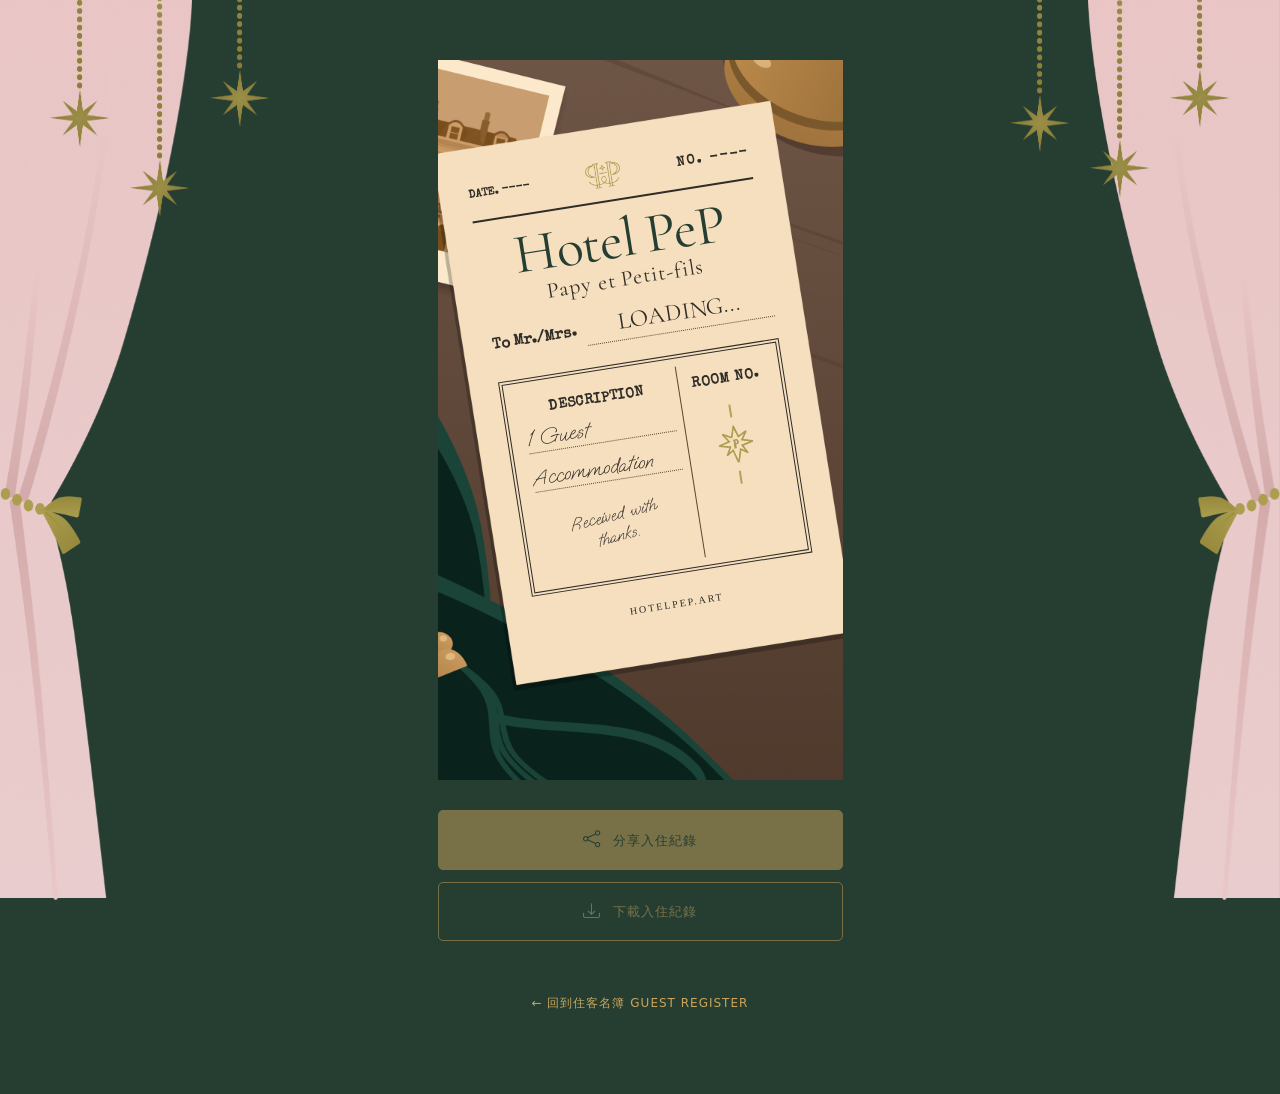
==== commit a6bff8b0: "把收據位置調上面一點" ====
--- a/guest/index.html
+++ b/guest/index.html
@@ -25,7 +25,7 @@
   <link href="https://cdn.jsdelivr.net/npm/bootstrap@5.3.3/dist/css/bootstrap.min.css" rel="stylesheet">
   <link rel="stylesheet" href="https://cdn.jsdelivr.net/npm/bootstrap-icons@1.11.3/font/bootstrap-icons.css">
   <link href="../css/styles.css?v=20251018" rel="stylesheet" />
-  <link href="../css/guest-card.css?v=20261023-10" rel="stylesheet">
+  <link href="../css/guest-card.css?v=20261023-11" rel="stylesheet">
 </head>
 
 <body id="guest-page">
--- a/css/guest-card.css
+++ b/css/guest-card.css
@@ -677,7 +677,7 @@
 
   /* 收據在整張圖片中的位置 */
   left: 11%;
-  top: 15%;
+  top: 10%;
 
   /* 收據大小 */
   width: 79%;
